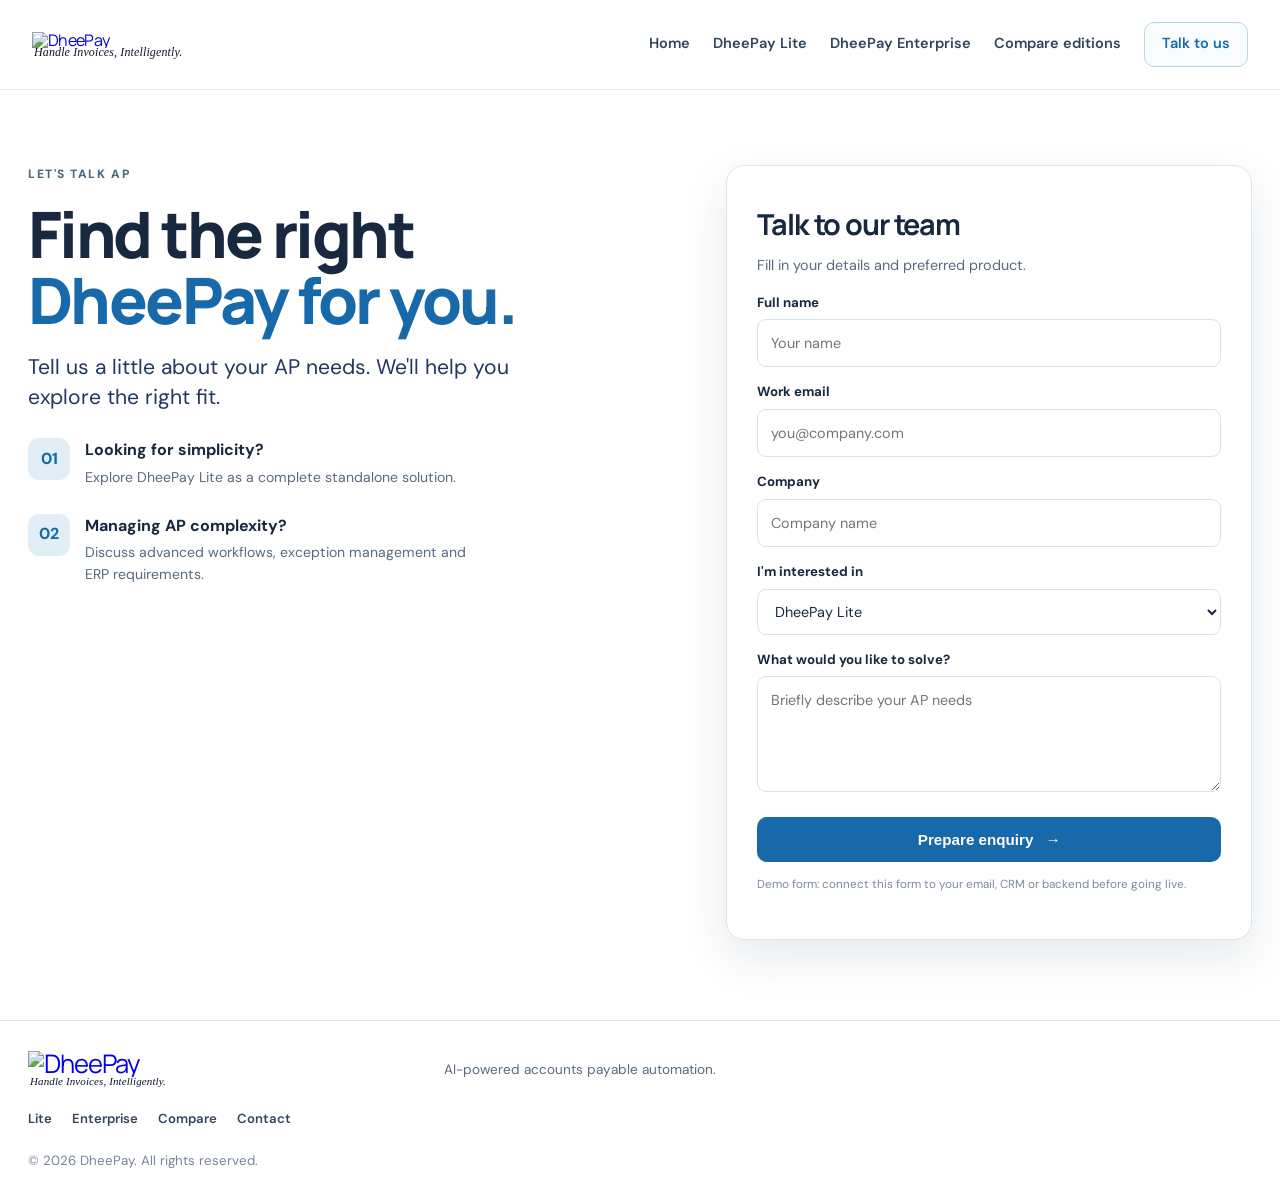
==== contact.html @ 932ca044 "Add files via upload" ====
<!DOCTYPE html>
<html lang="en"><head><meta charset="UTF-8"><meta name="viewport" content="width=device-width, initial-scale=1"><meta name="description" content="Talk to DheePay about AP automation for your business."><title>Talk to DheePay</title><link rel="icon" type="image/svg+xml" href="assets/favicon.svg"><link rel="stylesheet" href="styles.css"></head>
<body><header class="site-header"><a class="brand" href="index.html"><img class="brand-logo" src="assets/dheepay-logo.svg" alt="DheePay"><span class="brand-caption">Handle Invoices, Intelligently.</span></a><button class="menu-toggle" aria-label="Toggle navigation" aria-expanded="false">☰</button><nav class="nav"><a href="index.html">Home</a><a href="lite.html">DheePay Lite</a><a href="enterprise.html">DheePay Enterprise</a><a href="compare.html">Compare editions</a><a href="contact.html" class="nav-cta active">Talk to us</a></nav></header>
<main><section class="contact-layout container"><div class="contact-copy"><div class="eyebrow">Let's talk AP</div><h1>Find the right<br><span class="blue">DheePay for you.</span></h1><p class="hero-lead">Tell us a little about your AP needs. We'll help you explore the right fit.</p><div class="contact-point"><span class="contact-symbol">01</span><div><b>Looking for simplicity?</b><p>Explore DheePay Lite as a complete standalone solution.</p></div></div><div class="contact-point"><span class="contact-symbol">02</span><div><b>Managing AP complexity?</b><p>Discuss advanced workflows, exception management and ERP requirements.</p></div></div></div>
<form class="contact-form" id="contactForm"><h2>Talk to our team</h2><p class="muted">Fill in your details and preferred product.</p><label for="name">Full name</label><input id="name" name="name" required placeholder="Your name"><label for="email">Work email</label><input id="email" name="email" type="email" required placeholder="you@company.com"><label for="company">Company</label><input id="company" name="company" placeholder="Company name"><label for="product">I'm interested in</label><select id="product" name="product"><option>DheePay Lite</option><option>DheePay Enterprise</option><option>Help me choose</option></select><label for="message">What would you like to solve?</label><textarea id="message" name="message" rows="4" placeholder="Briefly describe your AP needs"></textarea><button class="button button-primary form-submit" type="submit">Prepare enquiry <span>→</span></button><p class="form-note">Demo form: connect this form to your email, CRM or backend before going live.</p><div class="form-result" id="formResult" role="status" aria-live="polite"></div></form></section></main>
<footer class="footer"><div class="container footer-inner"><a class="brand footer-brand" href="index.html"><img class="brand-logo" src="assets/dheepay-logo.svg" alt="DheePay"><span class="brand-caption">Handle Invoices, Intelligently.</span></a><p>AI-powered accounts payable automation.</p><div class="footer-links"><a href="lite.html">Lite</a><a href="enterprise.html">Enterprise</a><a href="compare.html">Compare</a><a href="contact.html">Contact</a></div><small>© <span id="year"></span> DheePay. All rights reserved.</small></div></footer><script src="script.js"></script></body></html>
---- styles.css ----
@import url('https://fonts.googleapis.com/css2?family=DM+Sans:wght@400;500;600;700&family=Manrope:wght@400;500;600;700;800&display=swap');
:root{--navy:#0b1d49;--blue:#0865df;--blue2:#2e83f7;--teal:#087f83;--ink:#13234b;--muted:#53627f;--line:#e1e9f4;--pale:#f4f8ff;--mint:#e9fbf6;--shadow:0 22px 65px rgba(16,55,112,.12)}
*{box-sizing:border-box}html{scroll-behavior:smooth}body{margin:0;color:var(--ink);font-family:"DM Sans",Arial,sans-serif;background:#fff;line-height:1.55}h1,h2,h3,.brand{font-family:Manrope,"DM Sans",sans-serif;letter-spacing:-.04em}h1{font-size:clamp(2.65rem,5vw,4.7rem);line-height:1.04;margin:17px 0 18px;font-weight:800}h2{font-size:clamp(1.8rem,3vw,2.8rem);line-height:1.12;margin:12px 0 14px}h3{font-size:1.35rem;line-height:1.25;margin:10px 0}p{margin:0 0 16px}.container{width:min(1240px,calc(100% - 56px));margin:0 auto}.blue{color:var(--blue)}.teal{color:var(--teal)}.muted{color:var(--muted)}.site-header{height:78px;padding:0 max(28px,calc((100vw - 1240px)/2));display:flex;align-items:center;justify-content:space-between;border-bottom:1px solid #edf1f8;background:rgba(255,255,255,.94);position:sticky;top:0;z-index:20;backdrop-filter:blur(14px)}.brand{display:inline-flex;align-items:center;text-decoration:none;line-height:1}.brand-logo{display:block;width:170px;height:auto;max-height:48px}.footer-brand .brand-logo{width:145px;max-height:42px}.product-brand-logo{display:block;width:min(245px,100%);height:auto;margin:0 0 22px}.compare-logo{display:block;width:min(220px,100%);height:auto;margin-bottom:8px}.nav{display:flex;align-items:center;gap:27px}.nav a,.footer-links a{font-size:.91rem;font-weight:600;text-decoration:none;color:#263755}.nav a:hover,.nav a.active{color:var(--blue)}.nav .nav-cta{border:1px solid #c5d8f8;border-radius:10px;padding:10px 17px;color:var(--blue)}.menu-toggle{display:none;background:white;border:1px solid var(--line);border-radius:8px;padding:8px 11px;font-size:1.2rem}.hero{min-height:570px;display:grid;grid-template-columns: .95fr 1.05fr;gap:20px;align-items:center;padding-top:48px;padding-bottom:60px}.hero-copy{position:relative;z-index:2}.eyebrow{text-transform:uppercase;letter-spacing:.13em;font-size:.75rem;font-weight:800;color:#47658f;display:flex;align-items:center;gap:9px}.eyebrow-dot{width:8px;height:8px;border-radius:50%;background:var(--blue);box-shadow:0 0 0 5px #e7f0ff}.teal-dot{background:var(--teal);box-shadow:0 0 0 5px #dff8f0}.hero-lead{font-size:1.32rem;line-height:1.45;color:#24375e;max-width:640px}.hero-copy>.muted{max-width:620px;font-size:1rem}.button-row{display:flex;gap:13px;flex-wrap:wrap;margin:24px 0 14px}.button{display:inline-flex;align-items:center;justify-content:center;gap:12px;border-radius:10px;padding:13px 20px;text-decoration:none;font-weight:700;font-size:.95rem;transition:transform .2s,box-shadow .2s;border:1px solid transparent;cursor:pointer}.button:hover{transform:translateY(-2px);box-shadow:0 10px 24px rgba(10,80,170,.15)}.button-primary{background:var(--blue);color:white}.button-outline{border-color:#9bbcf4;color:#12458f;background:#fff}.button-teal{background:var(--teal);color:white}.button-white{background:#fff;color:#0757b9}.micro-note{font-size:.82rem;color:#61708a;margin-top:18px}.check{color:#0a8a78;font-weight:800;margin-right:5px}.hero-visual{height:475px;position:relative;isolation:isolate}.hero-visual:before{content:"";position:absolute;inset:15px -80px 0 -40px;background:radial-gradient(ellipse at 65% 40%,#a9d9ff 0, #e4f4ff 38%,transparent 72%);z-index:-2}.orb{position:absolute;border-radius:50%;filter:blur(1px);z-index:-1}.orb-one{width:230px;height:230px;right:0;top:5px;background:linear-gradient(135deg,#d4efff,#5eafff);opacity:.45}.orb-two{width:170px;height:170px;left:15px;bottom:8px;background:#d9faf3;opacity:.8}.dash{position:absolute;border-radius:15px;overflow:hidden;box-shadow:var(--shadow);border:1px solid rgba(255,255,255,.8)}.dash-back{right:-4px;top:8px;width:76%;height:355px;background:#0b1d39;color:#f5f8ff;transform:perspective(1000px) rotateY(-4deg);z-index:1}.dash-top,.window-bar,.dark-top{height:44px;padding:0 14px;display:flex;align-items:center;gap:8px;font-weight:700;font-size:.76rem;border-bottom:1px solid rgba(130,165,215,.2)}.mini-mark{display:inline-flex;align-items:center;justify-content:center;width:22px;height:22px;border-radius:6px;background:var(--blue);color:#fff;font-weight:800}.live{margin-left:auto;color:#54d9be;font-size:.62rem}.dash-content{display:flex;height:calc(100% - 44px)}.dash-side{width:105px;padding:14px 9px;display:flex;flex-direction:column;gap:16px;font-size:.65rem;color:#b5c7e5;border-right:1px solid #233958}.dash-side b{color:#fff}.dash-main{padding:14px;flex:1;min-width:0}.metric-grid,.control-metrics{display:grid;grid-template-columns:repeat(3,1fr);gap:7px}.metric-grid>div,.control-metrics>div{padding:9px 7px;background:#142a49;border:1px solid #263d5e;border-radius:7px}.metric-grid small,.control-metrics small,.lite-stat-row small{display:block;font-size:.56rem;color:#b5c9e4}.metric-grid strong{display:block;font-size:1.05rem;color:#fff}.orange{color:#ff9a72!important}.chart-card,.control-chart{margin-top:10px;border:1px solid #263d5e;background:#102541;border-radius:8px;padding:10px}.chart-card small,.control-chart small{font-size:.63rem;color:#b9cbe4}.bars{height:86px;display:flex;align-items:end;gap:7px;padding:10px 5px 0}.bars i{display:block;flex:1;border-radius:3px 3px 0 0;background:linear-gradient(180deg,#29c5d6,#1677ed);min-width:4px}.queue{margin-top:9px;border:1px solid #263d5e;border-radius:8px;padding:9px}.queue small{color:#b9cbe4}.queue p{font-size:.6rem;margin:8px 0 0;display:flex;align-items:center;gap:6px}.queue p b{margin-left:auto;color:#6ee0c5;font-size:.55rem}.status-dot{width:6px;height:6px;border-radius:50%}.red{background:#ff6e7d}.amber{background:#ffbb62}.teal{background:#34d9c1}.dash-front{width:62%;left:-4px;bottom:5px;height:260px;background:#fff;color:var(--ink);z-index:3;transform:rotate(-1deg)}.light-top{border-color:#e7eef8}.pill-small{margin-left:auto;font-size:.58rem;color:#47658f;background:#edf4ff;padding:4px 7px;border-radius:20px}.lite-stat-row{display:grid;grid-template-columns:repeat(3,1fr);gap:8px;padding:12px}.lite-stat-row>div{padding:8px;background:#eff6ff;border-radius:7px}.lite-stat-row strong{display:block;color:var(--blue);font-size:1rem}.lite-stat-row small{color:#647692}.invoice-table{padding:0 12px;font-size:.59rem}.invoice-table>div{display:grid;grid-template-columns:.8fr 1.25fr .8fr;gap:5px;padding:8px 2px;border-bottom:1px solid #edf1f8;align-items:center}.table-head{color:#72819b;font-weight:700}.tag{font-size:.52rem;font-style:normal;padding:3px 5px;border-radius:5px;white-space:nowrap;text-align:center}.green-tag{background:#dcf8ed;color:#087d5b}.blue-tag{background:#e2efff;color:#145ec0}.yellow-tag{background:#fff3d8;color:#966200}.product-section{display:grid;grid-template-columns:1fr 1fr;gap:18px;margin-bottom:65px}.product-card{min-height:380px;border-radius:18px;padding:28px;display:grid;grid-template-columns:1.1fr .9fr;gap:16px;overflow:hidden;position:relative}.lite-card{background:linear-gradient(130deg,#edfcf7,#f4fbff)}.enterprise-card{background:linear-gradient(130deg,#eff6ff,#e7f2ff)}.product-copy{position:relative;z-index:2}.product-kicker{display:inline-block;padding:5px 10px;border-radius:25px;font-size:.7rem;font-weight:800}.mint{background:#c9f5e7;color:#087d73}.sky{background:#d7e9ff;color:#1557b8}.product-card h2{font-size:1.9rem;margin:12px 0}.product-card h3{font-size:1.23rem;letter-spacing:-.025em}.product-card p{font-size:.88rem;color:#4c5d7a}.feature-list{list-style:none;padding:0;margin:14px 0 20px;font-size:.78rem;color:#344969}.feature-list li{margin:7px 0}.feature-list li:before{content:"✓";font-weight:800;color:var(--teal);margin-right:8px}.mini-window{align-self:center;background:white;border:1px solid #dbe6f5;border-radius:12px;box-shadow:0 12px 35px #153d6b13;overflow:hidden;min-width:0;transform:translateY(8px)}.window-bar{height:38px;font-size:.68rem;color:#24395f}.window-dot{margin-left:auto;width:7px;height:7px;background:#41c7a6;border-radius:50%}.upload-box{margin:13px;padding:15px 8px;border:1px dashed #a9c8f4;border-radius:8px;text-align:center;display:flex;align-items:center;flex-direction:column;gap:5px}.upload-icon{width:28px;height:28px;border-radius:50%;background:#e6f1ff;color:var(--blue);font-size:1.2rem}.upload-box b{font-size:.68rem}.upload-box small{font-size:.58rem;color:#7a8aa5}.window-line{height:7px;background:#eaf0f8;border-radius:5px;margin:10px 14px;width:50%}.window-line.wide{width:78%}.window-line.mid{width:65%}.mini-invoice{display:flex;gap:5px;justify-content:space-between;padding:8px 12px;border-top:1px solid #edf1f8;font-size:.53rem;color:#566783}.mini-invoice b{color:#078260}.enterprise-mini{align-self:center;min-width:0;background:#0a1b35;color:white;border-radius:11px;padding:13px;box-shadow:0 15px 35px #0a27552b;transform:translateY(12px)}.dark-bar{color:#eef5ff;border-color:#253d60;padding:0 4px}.control-metrics{margin-top:10px}.control-metrics>div{padding:8px 6px}.control-metrics b{font-size:.9rem;display:block}.control-chart{margin-top:9px}.control-chart .bars{height:58px}.control-row{display:flex;justify-content:space-between;gap:8px;padding:8px 2px;border-bottom:1px solid #253d60;font-size:.59rem;color:#d3e0f2}.control-row b{color:#61d8c0}.journey{display:grid;grid-template-columns:.85fr 1.15fr;gap:65px;padding:5px 0 75px;align-items:center}.journey-intro h2{font-size:2.4rem}.journey-intro p{color:var(--muted);max-width:420px}.journey-steps{display:grid;gap:22px}.journey-step{display:flex;align-items:flex-start;gap:15px}.step-number{flex:0 0 43px;height:43px;display:grid;place-items:center;border-radius:50%;background:#c9f6e9;color:#086f69;font-size:1.15rem;font-weight:800}.step-blue{background:#deebff;color:#125fc6}.step-purple{background:#ece7ff;color:#6947ca}.journey-step b{font-size:.98rem}.journey-step p{font-size:.84rem;color:var(--muted);margin:4px 0 0}.closing-cta{background:linear-gradient(115deg,#0754c7,#0877e9);color:white;padding:38px 0}.closing-inner{display:flex;align-items:center;justify-content:space-between;gap:20px}.closing-inner h2{font-size:1.8rem;margin:0 0 7px}.closing-inner p{margin:0;color:#dbeaff}.footer{border-top:1px solid var(--line);padding:30px 0 24px}.footer-inner{display:grid;grid-template-columns:1fr 2fr;gap:12px;align-items:center}.footer-brand{font-size:1.6rem}.footer-inner>p{font-size:.85rem;color:var(--muted);margin:0}.footer-links{grid-column:1/-1;display:flex;gap:20px;flex-wrap:wrap;padding:10px 0}.footer-links a{font-size:.82rem}.footer small{color:#77849b}.subhero{display:grid;grid-template-columns:1fr 1fr;gap:60px;align-items:center;padding-top:76px;padding-bottom:75px;min-height:570px}.subhero-copy h1{font-size:clamp(2.5rem,4.5vw,4.1rem)}.lite-hero-art{background:radial-gradient(ellipse at center,#c9f8eb,#effaf9 58%,#fff 78%);border-radius:25px;padding:35px}.lite-art-card{background:#fff;border:1px solid #dfe9f5;border-radius:14px;box-shadow:var(--shadow);padding:0 17px 17px;transform:rotate(1deg)}.lite-art-welcome{padding:24px 4px 15px}.lite-art-welcome small{color:var(--teal);font-size:.65rem;font-weight:800;letter-spacing:.12em}.lite-art-welcome h3{font-size:1.65rem}.lite-art-welcome p{font-size:.85rem;color:var(--muted)}.lite-art-stats{display:grid;grid-template-columns:repeat(3,1fr);gap:8px}.lite-art-stats>div{background:#eff8f7;border-radius:8px;padding:10px}.lite-art-stats small{display:block;color:#667c91;font-size:.65rem}.lite-art-stats b{font-size:1.2rem;color:var(--teal)}.lite-art-row{display:flex;align-items:center;gap:10px;padding:12px 3px;border-bottom:1px solid #edf1f8}.file-icon{display:grid;place-items:center;width:32px;height:36px;background:#edf4ff;border-radius:7px;color:var(--blue)}.lite-art-row div{display:flex;flex-direction:column;flex:1}.lite-art-row div b{font-size:.78rem}.lite-art-row div small{font-size:.68rem;color:var(--muted)}.content-section{padding-top:72px;padding-bottom:72px}.pale{background:#f6f9fe}.section-heading{text-align:center;max-width:720px;margin:0 auto 35px}.section-heading .eyebrow{justify-content:center}.section-heading p{color:var(--muted)}.three-cards{display:grid;grid-template-columns:repeat(3,1fr);gap:18px}.info-card{padding:27px;border:1px solid #e1eaf5;border-radius:15px;background:white;box-shadow:0 8px 25px rgba(28,60,110,.035)}.info-card h3{font-size:1.2rem}.info-card p{font-size:.92rem;color:var(--muted);margin:0}.icon-tile{display:grid;place-items:center;width:45px;height:45px;border-radius:12px;font-size:1.35rem;font-weight:800}.mint-tile{background:#ddf8ee;color:#078477}.blue-tile{background:#e2eeff;color:#1262d1}.purple-tile{background:#eee8ff;color:#6a4fd1}.two-col{display:grid;grid-template-columns:1fr 1fr;gap:70px;align-items:center}.two-col h2{max-width:520px}.text-link{color:var(--blue);font-weight:800;text-decoration:none}.text-link span{margin-left:7px}.enterprise-subhero{padding-top:80px}.enterprise-hero-art{padding:25px;background:radial-gradient(ellipse at center,#c9e4ff,#f2f7ff 70%);border-radius:22px}.enterprise-art-card{background:#0a1c38;border-radius:13px;overflow:hidden;color:white;box-shadow:0 24px 60px #0a2e5b2c;transform:rotate(-1deg)}.dark-top{height:46px}.enterprise-art-body{display:flex;min-height:300px}.dark-side{width:110px;display:flex;flex-direction:column;gap:17px;padding:17px 10px;font-size:.66rem;color:#a9bfdf;border-right:1px solid #233b5e}.dark-side b{color:white}.enterprise-art-main{padding:13px;flex:1;min-width:0}.enterprise-art-main .control-chart .bars{height:90px}.page-heading{text-align:center;padding:80px 0 45px;max-width:850px}.page-heading .eyebrow{justify-content:center}.page-heading h1{font-size:clamp(2.7rem,5vw,4.2rem)}.page-heading .hero-lead{margin:0 auto;max-width:760px}.compare-wrap{padding-bottom:70px}.compare-intro{display:grid;grid-template-columns:1fr 1fr;gap:18px}.compare-intro>div{padding:22px 25px;border-radius:14px;background:#edf9f6}.compare-intro>div+div{background:#edf4ff}.compare-intro h2{font-size:1.5rem}.compare-intro p{margin:0;color:var(--muted);font-size:.9rem}.compare-table-wrap{overflow-x:auto;border:1px solid var(--line);border-radius:14px;margin-top:15px}.compare-table{width:100%;border-collapse:collapse;min-width:650px}.compare-table th,.compare-table td{padding:16px 18px;text-align:left;border-bottom:1px solid #edf1f8;font-size:.87rem}.compare-table th{background:#f5f8fd;color:#263e65;font-size:.78rem;text-transform:uppercase;letter-spacing:.04em}.compare-table td:first-child{font-weight:700;color:#243a60}.compare-table tr:last-child td{border-bottom:0}.table-check{color:#078675;font-weight:900;margin-right:5px}.compare-note{font-size:.78rem;color:#77849a;margin-top:12px}.contact-layout{display:grid;grid-template-columns:1fr .85fr;gap:80px;padding-top:75px;padding-bottom:80px;align-items:start}.contact-copy h1{font-size:clamp(2.8rem,5vw,4.5rem)}.contact-copy>.hero-lead{max-width:500px}.contact-point{display:flex;gap:15px;margin-top:25px;max-width:450px}.contact-symbol{flex:0 0 42px;height:42px;display:grid;place-items:center;border-radius:11px;background:#e7f0ff;color:var(--blue);font-weight:800}.contact-point b{display:block;margin-bottom:4px}.contact-point p{font-size:.88rem;color:var(--muted);margin:0}.contact-form{border:1px solid var(--line);border-radius:18px;padding:30px;box-shadow:var(--shadow);background:white}.contact-form h2{font-size:1.8rem}.contact-form>p{font-size:.9rem}.contact-form label{display:block;font-size:.83rem;font-weight:700;margin:15px 0 6px}.contact-form input,.contact-form select,.contact-form textarea{width:100%;border:1px solid #d7e1ef;border-radius:9px;padding:12px 13px;font:inherit;font-size:.9rem;color:var(--ink);background:#fff}.contact-form input:focus,.contact-form select:focus,.contact-form textarea:focus{outline:3px solid #dceaff;border-color:#80adf7}.form-submit{width:100%;margin-top:18px}.form-note{font-size:.73rem!important;color:#7d8aa0;margin-top:13px}.form-result{font-size:.85rem;color:var(--teal);font-weight:700;margin-top:8px}
@media(max-width:1000px){.nav{gap:14px}.nav a{font-size:.82rem}.hero{grid-template-columns:1fr 1fr}.hero-visual{transform:scale(.93);transform-origin:center right}.product-card{grid-template-columns:1fr}.mini-window,.enterprise-mini{max-width:300px;width:100%;margin:10px auto 0}.product-card{min-height:unset}.journey{gap:35px}.subhero{gap:30px}.contact-layout{gap:40px}}
@media(max-width:760px){.container{width:min(100% - 36px,560px)}.site-header{height:68px;padding:0 18px}.brand-logo{width:148px;max-height:42px}.footer-brand .brand-logo{width:140px}.menu-toggle{display:block}.nav{display:none;position:absolute;top:67px;left:0;right:0;background:#fff;padding:18px;box-shadow:0 15px 25px #0b245019;flex-direction:column;align-items:stretch;gap:0;border-bottom:1px solid var(--line)}.nav.open{display:flex}.nav a{padding:12px 7px;font-size:.95rem}.nav .nav-cta{margin-top:7px;text-align:center}.hero{grid-template-columns:1fr;padding-top:50px;padding-bottom:38px;gap:10px}.hero h1{font-size:3.15rem}.hero-lead{font-size:1.1rem}.hero-visual{height:365px;transform:none;margin-top:12px}.dash-back{width:78%;height:300px;right:-3px}.dash-front{width:68%;height:225px}.dash-side{width:82px;font-size:.56rem;gap:12px}.dash-main{padding:9px}.metric-grid small{font-size:.48rem}.metric-grid strong{font-size:.85rem}.chart-card .bars{height:60px}.queue{display:none}.product-section{grid-template-columns:1fr;margin-bottom:45px}.product-card{grid-template-columns:1fr 1fr;padding:22px;gap:10px}.product-card h2{font-size:1.65rem}.product-card h3{font-size:1.05rem}.product-card p{font-size:.82rem}.feature-list{font-size:.73rem}.product-card .button{font-size:.8rem;padding:11px 12px}.mini-window,.enterprise-mini{align-self:center;transform:none}.journey{grid-template-columns:1fr;gap:24px;padding-bottom:48px}.journey-intro h2{font-size:2.2rem}.closing-inner{align-items:flex-start;flex-direction:column}.closing-inner h2{font-size:1.55rem}.footer-inner{grid-template-columns:1fr}.footer-links{grid-column:auto}.subhero{grid-template-columns:1fr;padding-top:50px;padding-bottom:50px;gap:30px}.subhero-copy h1{font-size:2.7rem}.lite-hero-art,.enterprise-hero-art{padding:18px}.three-cards{grid-template-columns:1fr}.content-section{padding-top:50px;padding-bottom:50px}.two-col{grid-template-columns:1fr;gap:18px}.page-heading{padding:55px 0 30px}.page-heading h1{font-size:2.8rem}.compare-intro{gap:8px}.compare-intro>div{padding:15px}.compare-intro h2{font-size:1.15rem}.compare-intro p{font-size:.78rem}.contact-layout{grid-template-columns:1fr;gap:35px;padding-top:50px;padding-bottom:55px}.contact-form{padding:23px}}
@media(max-width:430px){.button-row{flex-direction:column;align-items:stretch}.button{width:100%}.hero h1{font-size:2.7rem}.hero-visual{height:315px}.dash-back{height:260px}.dash-front{height:205px}.product-card{grid-template-columns:1fr}.mini-window,.enterprise-mini{max-width:100%;margin-top:8px}.product-card .button{width:100%}.product-card h3 br{display:none}.feature-list{display:grid;grid-template-columns:1fr 1fr;column-gap:10px}.journey-step p{font-size:.8rem}.lite-art-stats{gap:5px}.lite-art-stats>div{padding:8px 6px}.enterprise-art-body{min-height:260px}.dark-side{width:80px;font-size:.56rem;gap:14px}.enterprise-art-main{padding:8px}.contact-form{padding:20px}}

/* DheePay visual refinement: stronger brand presence, calmer palette, consistent alignment */
:root{
  --navy:#10213f;
  --blue:#1769aa;
  --blue2:#3d8fc4;
  --teal:#159b91;
  --ink:#17283f;
  --muted:#596a7e;
  --line:#dce5ec;
  --pale:#f4f8fa;
  --mint:#eaf7f4;
  --shadow:0 18px 48px rgba(16,40,70,.10);
}
body{color:var(--ink);background:#fff}
.site-header{height:90px;padding-left:max(32px,calc((100vw - 1240px)/2));padding-right:max(32px,calc((100vw - 1240px)/2));background:rgba(255,255,255,.97);border-bottom-color:#e3ebf0}
.brand{flex:0 0 auto;min-width:0}
.brand-logo{width:220px;max-height:60px;object-fit:contain;object-position:left center}
.footer-brand .brand-logo{width:185px;max-height:50px}
.nav{gap:23px}
.nav a,.footer-links a{color:#31445b}
.nav a:hover,.nav a.active{color:var(--blue)}
.nav .nav-cta{border-color:#b8d6e5;color:#155b82;background:#f8fcfd}
.hero{gap:36px}
.hero-visual:before{background:radial-gradient(ellipse at 65% 40%,#c6e4ed 0,#eaf5f7 42%,transparent 74%)}
.orb-one{background:linear-gradient(135deg,#dceff3,#7dc2d1);opacity:.48}
.orb-two{background:#d9f2eb;opacity:.9}
.eyebrow{color:#49677d}
.eyebrow-dot{background:var(--blue);box-shadow:0 0 0 5px #e5f0f6}
.teal-dot{background:var(--teal);box-shadow:0 0 0 5px #e0f4ef}
.button-primary{background:#1769aa}
.button-teal{background:#168d83}
.button-outline{border-color:#b7d2e1;color:#205a7c}
.product-card{align-items:center;gap:24px}
.lite-card{background:linear-gradient(135deg,#edf8f5 0%,#f6fafb 100%)}
.enterprise-card{background:linear-gradient(135deg,#eef5f9 0%,#f5f8fb 100%)}
.mint{background:#d9f1e9;color:#147b70}
.sky{background:#dcecf5;color:#245d84}
.feature-list li:before,.check{color:#168d83}
.step-number{background:#d9f1e9;color:#147b70}
.step-blue{background:#dcecf5;color:#245d84}
.step-purple{background:#e8edf4;color:#4e637b}
.closing-cta{background:linear-gradient(115deg,#123b61,#1769aa)}
.lite-hero-art{background:radial-gradient(ellipse at center,#d9f1e9,#f3f9f8 58%,#fff 80%)}
.lite-art-welcome small{color:#168d83}
.lite-art-stats>div{background:#eff7f5}
.lite-art-stats b{color:#168d83}
.enterprise-hero-art{background:radial-gradient(ellipse at center,#d8eaf2,#f3f7fa 70%)}
.info-card{border-color:#e0e8ee;box-shadow:0 8px 25px rgba(28,60,80,.035)}
.mint-tile{background:#dff3ed;color:#168d83}
.blue-tile{background:#e0edf5;color:#1769aa}
.purple-tile{background:#e8edf4;color:#4e637b}
.compare-intro>div{background:#edf7f4}
.compare-intro>div+div{background:#eef4f8}
.compare-logo{width:min(270px,100%);max-height:82px;object-fit:contain;object-position:left center;margin-bottom:12px}
.product-brand-logo{width:min(300px,100%);max-height:88px;object-fit:contain;object-position:left center;margin:0 0 24px}
.contact-symbol{background:#e2eef5;color:#1769aa}
.contact-form input:focus,.contact-form select:focus,.contact-form textarea:focus{outline:3px solid #e0edf5;border-color:#8bbbd2}
@media(max-width:1000px){
  .site-header{padding-left:24px;padding-right:24px}
  .brand-logo{width:195px}
  .nav{gap:13px}
  .hero{gap:20px}
}
@media(max-width:760px){
  .site-header{height:76px;padding:0 18px}
  .brand-logo{width:190px;max-height:54px}
  .footer-brand .brand-logo{width:175px}
  .nav{top:75px}
  .product-brand-logo{width:min(275px,100%);margin-bottom:20px}
  .compare-logo{width:min(240px,100%)}
}
@media(max-width:430px){
  .brand-logo{width:168px;max-height:48px}
  .footer-brand .brand-logo{width:165px}
  .product-brand-logo{width:min(250px,100%)}
  .compare-logo{width:min(220px,100%)}
}

/* Expanded product positioning pages */
.feature-grid,.scenario-grid{display:grid;grid-template-columns:repeat(3,minmax(0,1fr));gap:18px;margin-top:28px}
.feature-card,.scenario-card,.feature-panel{background:#fff;border:1px solid #e0e8ee;border-radius:16px;padding:24px;box-shadow:0 8px 25px rgba(28,60,80,.035)}
.feature-card h3,.scenario-card h3,.feature-panel h3{margin:0 0 10px;color:#173b57;font-size:1.08rem}
.feature-card p,.scenario-card p,.feature-panel p{margin:0;color:#607384;line-height:1.65}
.scenario-tag{display:inline-block;margin-bottom:14px;padding:5px 9px;border-radius:999px;background:#eaf4f8;color:#1769aa;font-size:.75rem;font-weight:700}
.small-note{font-size:.88rem;margin-top:18px}
.workflow-steps{display:grid;grid-template-columns:repeat(4,minmax(0,1fr));gap:16px;margin-top:30px}
.workflow-step{background:#fff;border:1px solid #dce7ed;border-radius:16px;padding:22px}
.workflow-step>span{display:inline-flex;width:36px;height:36px;align-items:center;justify-content:center;border-radius:50%;background:#dff3ed;color:#147b70;font-weight:800;margin-bottom:15px}
.workflow-step h3{margin:0 0 8px;color:#173b57}.workflow-step p{margin:0;color:#607384;line-height:1.6}
.feature-panels{gap:20px}.feature-panel{padding:28px}
@media(max-width:900px){.feature-grid,.scenario-grid{grid-template-columns:repeat(2,minmax(0,1fr))}.workflow-steps{grid-template-columns:repeat(2,minmax(0,1fr))}}
@media(max-width:600px){.feature-grid,.scenario-grid,.workflow-steps{grid-template-columns:1fr}.feature-card,.scenario-card,.feature-panel{padding:20px}}

/* Visual workflow scenario sections */
.workflow-showcase{position:relative;overflow:hidden;background:linear-gradient(135deg,#f4fbf8 0%,#f5f8ff 100%)}
.workflow-showcase.enterprise-showcase{background:linear-gradient(135deg,#081a32 0%,#102c50 55%,#123b62 100%);color:#f4f8ff}
.workflow-showcase .section-heading p{max-width:660px;margin-left:auto;margin-right:auto}
.enterprise-showcase .section-heading h2,.enterprise-showcase .section-heading p{color:#f4f8ff}
.enterprise-showcase .section-heading p{opacity:.76}
.workflow-demo-grid{display:grid;grid-template-columns:repeat(2,minmax(0,1fr));gap:22px;align-items:stretch}
.workflow-demo{background:rgba(255,255,255,.96);border:1px solid #dce9ee;border-radius:20px;padding:24px;box-shadow:0 18px 44px rgba(20,57,83,.08);min-width:0;color:#183650;position:relative;overflow:hidden}
.workflow-demo:before{content:"";position:absolute;inset:0 0 auto;height:4px;background:linear-gradient(90deg,#0aa58e,#6ccfc1)}
.enterprise-showcase .workflow-demo{background:#102744;border-color:#2c4969;color:#edf5ff;box-shadow:0 20px 50px rgba(0,0,0,.15)}
.enterprise-showcase .workflow-demo:before{background:linear-gradient(90deg,#4b9cff,#52d9c0,#e2bd70)}
.workflow-demo-head{display:flex;align-items:flex-start;justify-content:space-between;gap:12px;margin-bottom:20px}
.workflow-demo-head h3{font-size:1.2rem;margin:0 0 5px;letter-spacing:-.025em}
.workflow-demo-head p{margin:0;color:#708397;font-size:.85rem;line-height:1.5}
.enterprise-showcase .workflow-demo-head p{color:#a9bfd8}
.demo-label{white-space:nowrap;font-size:.68rem;letter-spacing:.04em;text-transform:uppercase;font-weight:800;border-radius:999px;padding:6px 9px;background:#e0f7ef;color:#087b6d}
.enterprise-showcase .demo-label{background:#183b5e;color:#a9d4ff}
.flow-track{display:flex;align-items:stretch;gap:0;min-width:0;margin:8px 0 16px}
.flow-node{position:relative;display:flex;flex:1;min-width:0;flex-direction:column;align-items:center;text-align:center;gap:8px;padding:0 5px}
.flow-node:not(:last-child):after{content:"→";position:absolute;top:20px;right:-8px;z-index:2;color:#7c9bb4;font-size:1.1rem;font-weight:800}
.flow-node-icon{display:grid;place-items:center;width:43px;height:43px;border-radius:13px;background:#e7f6f1;color:#087f70;font-size:1.15rem;font-weight:800;border:1px solid #d4eee6}
.flow-node b{font-size:.75rem;line-height:1.3;color:#28455e}
.flow-node small{font-size:.66rem;line-height:1.35;color:#8192a4}
.enterprise-showcase .flow-node-icon{background:#173b5d;border-color:#2d5678;color:#80c9ff}
.enterprise-showcase .flow-node b{color:#e7f1ff}
.enterprise-showcase .flow-node small{color:#a5bbd3}
.flow-outcome{display:flex;align-items:center;gap:10px;border-radius:11px;padding:11px 13px;background:#e9f8f2;color:#176b5e;font-size:.78rem;font-weight:700;line-height:1.4}
.flow-outcome .outcome-icon{display:grid;place-items:center;width:25px;height:25px;flex:0 0 25px;border-radius:50%;background:#c7f0df;font-size:.85rem}
.enterprise-showcase .flow-outcome{background:#163d50;color:#a8f1dc}
.enterprise-showcase .flow-outcome .outcome-icon{background:#235f65;color:#b6fff0}
.flow-branch{display:grid;grid-template-columns:1fr 1fr;gap:10px;margin:12px 0 15px;position:relative}
.flow-branch:before{content:"";position:absolute;left:50%;top:-10px;height:10px;border-left:1px dashed #a5b9c9}
.branch-option{padding:12px;border:1px solid #d9e6ed;border-radius:12px;background:#f8fbfd;min-width:0}
.branch-option b{display:block;font-size:.77rem;margin-bottom:4px;color:#294c68}
.branch-option small{display:block;color:#758a9d;font-size:.69rem;line-height:1.45}
.branch-option.primary-branch{border-color:#9cddcd;background:#effbf6}
.branch-option.primary-branch b{color:#087b6b}
.enterprise-showcase .branch-option{background:#132f4d;border-color:#34536f}
.enterprise-showcase .branch-option b{color:#e4f0ff}
.enterprise-showcase .branch-option small{color:#a9bfd5}
.enterprise-showcase .branch-option.primary-branch{background:#153f4b;border-color:#3c8b8a}
.enterprise-showcase .branch-option.primary-branch b{color:#8ce6d0}
.scenario-footnote{margin:22px auto 0;text-align:center;max-width:820px;font-size:.76rem;color:#74869a}
.enterprise-showcase .scenario-footnote{color:#a7bdd4}
@media(max-width:900px){.workflow-demo-grid{grid-template-columns:1fr}.workflow-demo{padding:22px}}
@media(max-width:520px){.flow-track{display:grid;grid-template-columns:1fr;gap:9px}.flow-node{display:grid;grid-template-columns:42px 1fr;grid-template-rows:auto auto;align-items:center;text-align:left;column-gap:12px;padding:0 0 7px}.flow-node-icon{grid-row:1 / span 2;width:40px;height:40px}.flow-node b{align-self:end;font-size:.82rem}.flow-node small{align-self:start}.flow-node:not(:last-child):after{content:"↓";top:auto;bottom:-9px;left:13px;right:auto;font-size:.9rem}.workflow-demo-head{flex-direction:column;gap:10px}.flow-branch{grid-template-columns:1fr}}


/* DheePay Lite visual refinement: align with the premium blue/steel Enterprise aesthetic */
.lite-page .teal{color:var(--blue)}
.lite-page .teal-dot{background:var(--blue);box-shadow:0 0 0 5px #deebff}
.lite-page .button-teal{background:var(--blue);color:#fff}
.lite-page .lite-hero-art{background:radial-gradient(ellipse at center,#d8eaf2,#f3f7fa 70%)}
.lite-page .lite-art-welcome small{color:#1769aa}
.lite-page .lite-art-stats>div{background:#edf3f8}
.lite-page .lite-art-stats b{color:#1769aa}
.lite-page .lite-art-row .green-tag{background:#e0edf5;color:#245d84}
.lite-page .workflow-demo{background:linear-gradient(145deg,#fff,#f5f8fb);border-color:#dbe5ed;box-shadow:0 12px 32px rgba(18,59,97,.055)}
.lite-page .workflow-demo-head h3{color:#173b5d}
.lite-page .demo-label{background:#e0edf5;color:#245d84;border-color:#cfdfeb}
.lite-page .flow-node-icon{background:#e0edf5;border-color:#cbdde9;color:#1769aa}
.lite-page .flow-node b{color:#28455e}
.lite-page .flow-outcome{background:#eaf1f7;color:#245d84}
.lite-page .flow-outcome .outcome-icon{background:#d6e5f0;color:#1769aa}
.lite-page .flow-branch .branch-option.primary-branch{border-color:#b8d0e2;background:#edf4f8}
.lite-page .flow-branch .branch-option.primary-branch b{color:#245d84}
.lite-page .step-number{background:#deebff;color:#125fc6}
.lite-page .feature-list li:before,.lite-page .check{color:#1769aa}
.lite-page .closing-cta{background:linear-gradient(115deg,#123b61,#1769aa)}

/* Lite aesthetic correction: use the same restrained blue/steel palette as Enterprise. */
.lite-card{background:linear-gradient(135deg,#f3f7fa 0%,#f8fafc 100%);}
.product-kicker.blue{background:#eaf1f7;color:#245d84;border-color:#d6e3ed;}
.button-primary{background:var(--blue);color:#fff;}
.blue-dot{background:var(--blue);box-shadow:0 0 0 5px #deebff;}
.lite-page .eyebrow-dot.blue-dot{background:var(--blue);box-shadow:0 0 0 5px #deebff;}
.lite-page .blue-tag{background:#e0edf5;color:#245d84;}


/* DheePay brand caption */
.brand{flex-direction:column;align-items:flex-start;justify-content:center;gap:0;line-height:1;text-decoration:none}
.brand-caption{display:block;margin-top:-2px;margin-left:2px;font-family:Georgia,"Times New Roman",serif;font-size:12px;font-style:italic;font-weight:500;letter-spacing:.01em;color:#10182D;white-space:nowrap}
.footer-brand .brand-caption{font-size:11px;margin-top:-1px}
@media(max-width:760px){.brand-caption{font-size:10.5px;margin-top:-1px}.footer-brand .brand-caption{font-size:10px}}
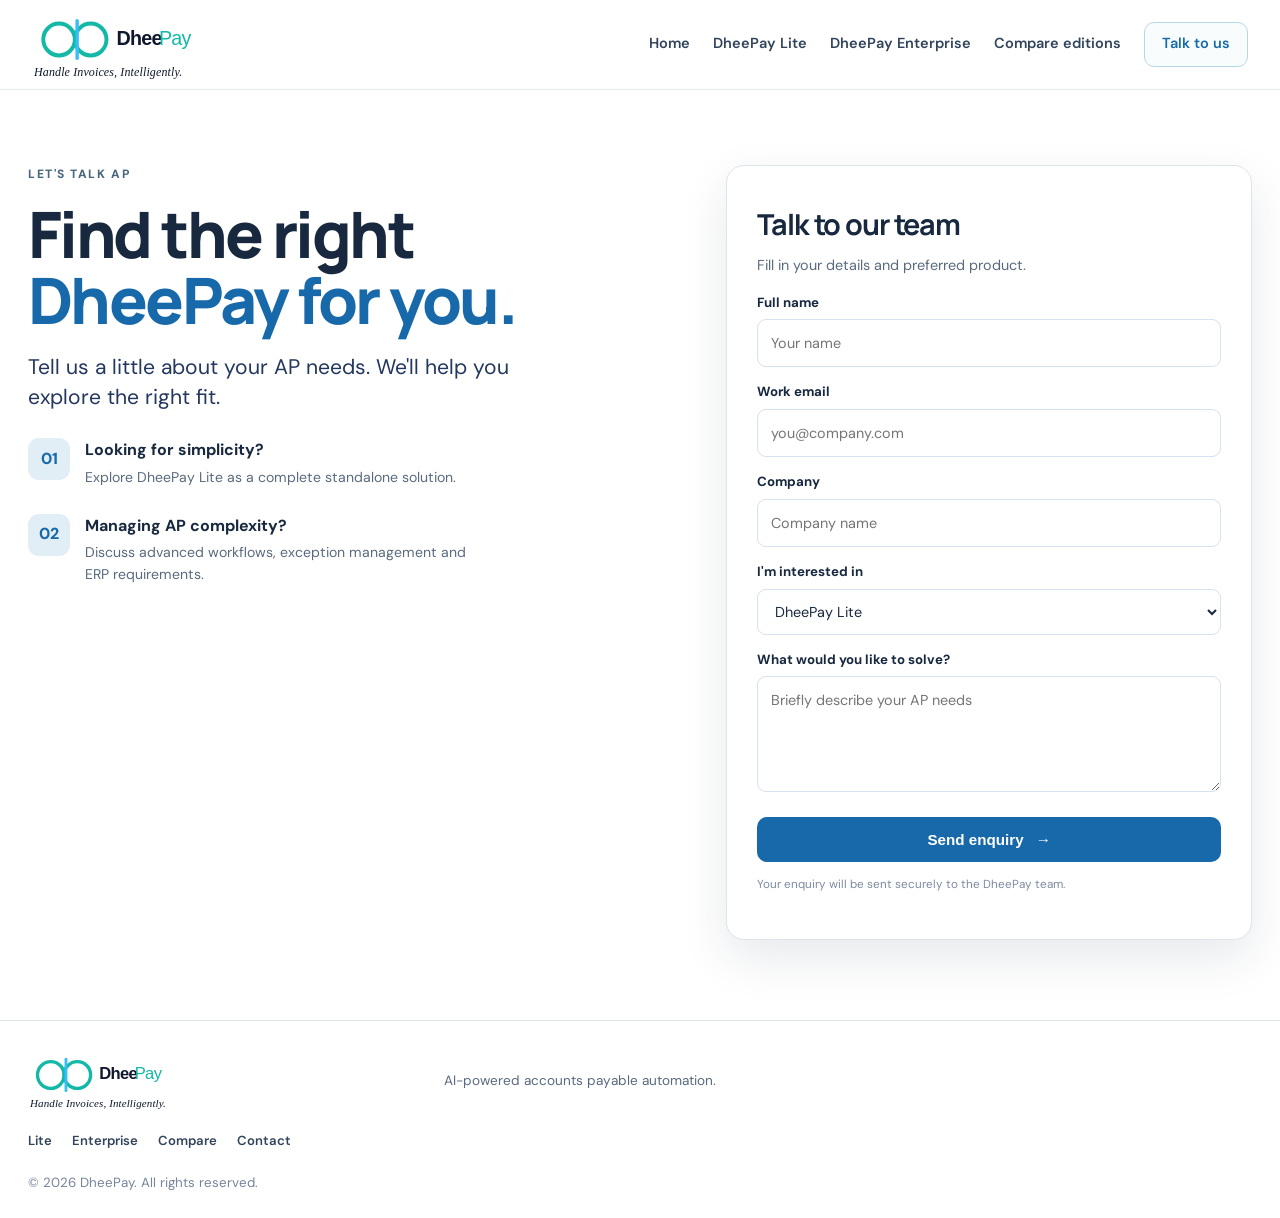
==== commit 6c6c64dc: "Add files via upload" ====
--- a/contact.html
+++ b/contact.html
@@ -2,5 +2,5 @@
 <html lang="en"><head><meta charset="UTF-8"><meta name="viewport" content="width=device-width, initial-scale=1"><meta name="description" content="Talk to DheePay about AP automation for your business."><title>Talk to DheePay</title><link rel="icon" type="image/svg+xml" href="assets/favicon.svg"><link rel="stylesheet" href="styles.css"></head>
 <body><header class="site-header"><a class="brand" href="index.html"><img class="brand-logo" src="assets/dheepay-logo.svg" alt="DheePay"><span class="brand-caption">Handle Invoices, Intelligently.</span></a><button class="menu-toggle" aria-label="Toggle navigation" aria-expanded="false">☰</button><nav class="nav"><a href="index.html">Home</a><a href="lite.html">DheePay Lite</a><a href="enterprise.html">DheePay Enterprise</a><a href="compare.html">Compare editions</a><a href="contact.html" class="nav-cta active">Talk to us</a></nav></header>
 <main><section class="contact-layout container"><div class="contact-copy"><div class="eyebrow">Let's talk AP</div><h1>Find the right<br><span class="blue">DheePay for you.</span></h1><p class="hero-lead">Tell us a little about your AP needs. We'll help you explore the right fit.</p><div class="contact-point"><span class="contact-symbol">01</span><div><b>Looking for simplicity?</b><p>Explore DheePay Lite as a complete standalone solution.</p></div></div><div class="contact-point"><span class="contact-symbol">02</span><div><b>Managing AP complexity?</b><p>Discuss advanced workflows, exception management and ERP requirements.</p></div></div></div>
-<form class="contact-form" id="contactForm"><h2>Talk to our team</h2><p class="muted">Fill in your details and preferred product.</p><label for="name">Full name</label><input id="name" name="name" required placeholder="Your name"><label for="email">Work email</label><input id="email" name="email" type="email" required placeholder="you@company.com"><label for="company">Company</label><input id="company" name="company" placeholder="Company name"><label for="product">I'm interested in</label><select id="product" name="product"><option>DheePay Lite</option><option>DheePay Enterprise</option><option>Help me choose</option></select><label for="message">What would you like to solve?</label><textarea id="message" name="message" rows="4" placeholder="Briefly describe your AP needs"></textarea><button class="button button-primary form-submit" type="submit">Prepare enquiry <span>→</span></button><p class="form-note">Demo form: connect this form to your email, CRM or backend before going live.</p><div class="form-result" id="formResult" role="status" aria-live="polite"></div></form></section></main>
+<form class="contact-form" id="contactForm" action="https://formspree.io/f/xrppydgn" method="POST"><h2>Talk to our team</h2><p class="muted">Fill in your details and preferred product.</p><label for="name">Full name</label><input id="name" name="name" required placeholder="Your name"><label for="email">Work email</label><input id="email" name="email" type="email" required placeholder="you@company.com"><label for="company">Company</label><input id="company" name="company" placeholder="Company name"><label for="product">I'm interested in</label><select id="product" name="product"><option>DheePay Lite</option><option>DheePay Enterprise</option><option>Help me choose</option></select><input type="hidden" name="_subject" value="New DheePay website enquiry"><label for="message">What would you like to solve?</label><textarea id="message" name="message" rows="4" placeholder="Briefly describe your AP needs"></textarea><button class="button button-primary form-submit" type="submit">Send enquiry <span>→</span></button><p class="form-note">Your enquiry will be sent securely to the DheePay team.</p><div class="form-result" id="formResult" role="status" aria-live="polite"></div></form></section></main>
 <footer class="footer"><div class="container footer-inner"><a class="brand footer-brand" href="index.html"><img class="brand-logo" src="assets/dheepay-logo.svg" alt="DheePay"><span class="brand-caption">Handle Invoices, Intelligently.</span></a><p>AI-powered accounts payable automation.</p><div class="footer-links"><a href="lite.html">Lite</a><a href="enterprise.html">Enterprise</a><a href="compare.html">Compare</a><a href="contact.html">Contact</a></div><small>© <span id="year"></span> DheePay. All rights reserved.</small></div></footer><script src="script.js"></script></body></html>
